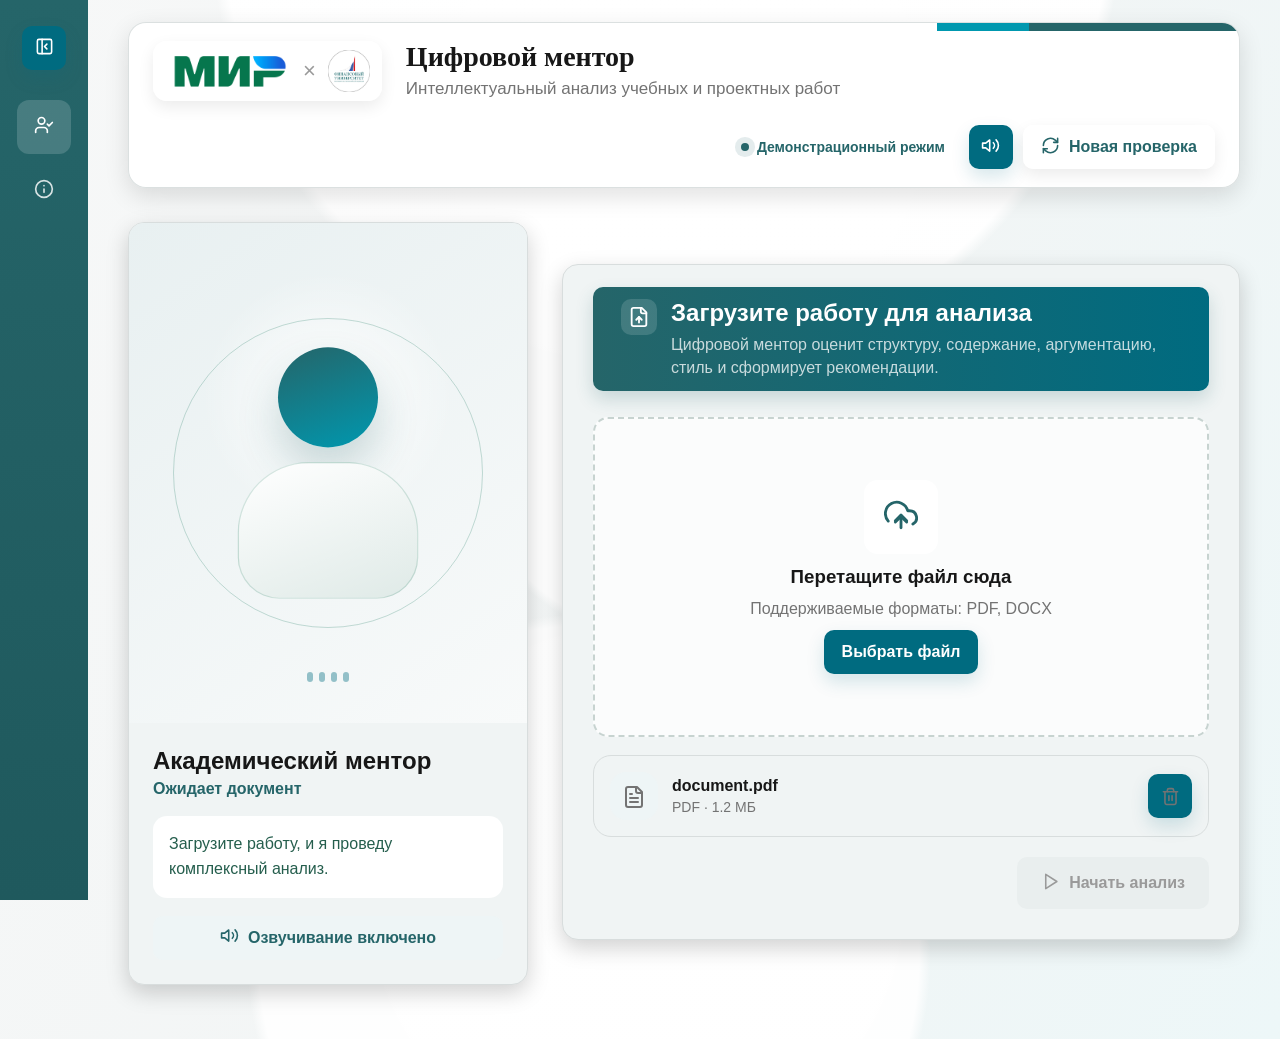
==== index.html @ 5576150b "Initial digital mentor demo" ====
<!doctype html>
<html lang="ru">
  <head>
    <meta charset="UTF-8" />
    <meta name="viewport" content="width=device-width, initial-scale=1.0" />
    <title>Цифровой ментор</title>
    <link rel="stylesheet" href="./src/styles/variables.css" />
    <link rel="stylesheet" href="./src/styles/global.css" />
  </head>
  <body>
    <div class="app-shell is-sidebar-collapsed" id="appShell">
      <aside class="sidebar" aria-label="Основная навигация">
        <div class="sidebar__brand">
          <div class="sidebar__mark">ЦМ</div>
          <div class="sidebar__brand-text">
            <strong>Цифровой ментор</strong>
            <span>Demo</span>
          </div>
          <button class="icon-button sidebar__toggle" type="button" id="sidebarToggle" aria-label="Раскрыть меню" aria-expanded="false">
            <span data-icon="panel-left"></span>
          </button>
        </div>

        <nav class="sidebar__nav">
          <button class="nav-item is-active" type="button" data-section="mentor">
            <span data-icon="user-check"></span>
            <span class="nav-item__label">Цифровой ментор</span>
          </button>
          <button class="nav-item" type="button" data-section="about">
            <span data-icon="info"></span>
            <span class="nav-item__label">О проекте</span>
          </button>
        </nav>
      </aside>

      <main class="main">
        <header class="topbar">
          <div class="partner-logos" aria-label="Партнеры проекта">
            <img class="partner-logos__mir" src="./src/assets/logos/Mir-logo.png" alt="МИР" onerror="this.onerror=null;this.src='./src/assets/logos/mir-logo.svg';" />
            <span class="partner-logos__cross">×</span>
            <img class="partner-logos__university" src="./src/assets/logos/financila_univer.png" alt="Финансовый университет" onerror="this.onerror=null;this.src='./src/assets/logos/financial-university-logo.svg';" />
          </div>

          <div class="project-title">
            <h1>Цифровой ментор</h1>
            <p>Интеллектуальный анализ учебных и проектных работ</p>
          </div>

          <div class="topbar__actions">
            <span class="status-pill"><span></span> Демонстрационный режим</span>
            <button class="icon-button" type="button" id="soundToggle" aria-label="Переключить звук">
              <span data-icon="volume2"></span>
            </button>
            <button class="button button--secondary" type="button" id="resetButton">
              <span data-icon="refresh-cw"></span>
              Новая проверка
            </button>
          </div>
        </header>

        <section class="page is-visible" id="mentorPage">
          <div class="mentor-layout">
            <section class="card avatar-card">
              <div class="avatar-stage" id="avatarStage">
                <div class="avatar-orbit"></div>
                <div class="avatar-person">
                  <div class="avatar-person__head"></div>
                  <div class="avatar-person__body"></div>
                </div>
                <div class="voice-wave" aria-hidden="true">
                  <span></span><span></span><span></span><span></span>
                </div>
              </div>

              <div class="avatar-card__body">
                <div>
                  <h2>Академический ментор</h2>
                  <p class="mentor-status" id="mentorStatus">Ожидает документ</p>
                </div>
                <p class="mentor-message" id="mentorMessage">Загрузите работу, и я проведу комплексный анализ.</p>
                <button class="button button--ghost" type="button" id="avatarSoundButton">
                  <span data-icon="volume2"></span>
                  Озвучивание включено
                </button>
              </div>
            </section>

            <section class="workspace">
              <div class="workspace-stage is-visible" id="uploadStage">
                <section class="card upload-card" id="dropZone">
                  <div class="section-heading">
                    <span data-icon="file-up"></span>
                    <div>
                      <h2>Загрузите работу для анализа</h2>
                      <p>Цифровой ментор оценит структуру, содержание, аргументацию, стиль и сформирует рекомендации.</p>
                    </div>
                  </div>

                  <div class="drop-area">
                    <input id="fileInput" type="file" accept=".pdf,.docx,application/pdf,application/vnd.openxmlformats-officedocument.wordprocessingml.document" />
                    <div class="drop-area__icon"><span data-icon="upload-cloud"></span></div>
                    <h3>Перетащите файл сюда</h3>
                    <p>Поддерживаемые форматы: PDF, DOCX</p>
                    <button class="button" type="button" id="chooseFileButton">Выбрать файл</button>
                  </div>

                  <div class="file-preview" id="filePreview" hidden>
                    <div class="file-preview__icon"><span data-icon="file-text"></span></div>
                    <div>
                      <strong id="fileName">document.pdf</strong>
                      <span id="fileMeta">PDF · 1.2 МБ</span>
                    </div>
                    <button class="icon-button" type="button" id="removeFileButton" aria-label="Удалить файл">
                      <span data-icon="trash-2"></span>
                    </button>
                  </div>

                  <div class="upload-card__actions">
                    <button class="button button--large" type="button" id="startAnalysisButton" disabled>
                      <span data-icon="play"></span>
                      Начать анализ
                    </button>
                  </div>
                </section>
              </div>

              <div class="workspace-stage" id="processingStage">
                <section class="card">
                  <div class="section-heading">
                    <span data-icon="scan-search"></span>
                    <div>
                      <h2>Идет анализ работы</h2>
                      <p>Ментор последовательно проверяет структуру, содержание, стиль и признаки генеративного ИИ.</p>
                    </div>
                  </div>
                  <div class="analysis-steps" id="analysisSteps"></div>
                </section>
              </div>

              <div class="workspace-stage" id="resultsStage">
                <div class="results-grid">
                  <section class="card score-card">
                    <div>
                      <p class="eyebrow">Итоговая оценка</p>
                      <strong>87 / 100</strong>
                      <span>Работа выполнена на хорошем уровне</span>
                    </div>
                    <div class="score-ring">87</div>
                  </section>

                  <section class="card criteria-card">
                    <h2>Критерии оценки</h2>
                    <div id="criteriaList"></div>
                  </section>

                  <section class="card list-card">
                    <h2>Сильные стороны работы</h2>
                    <ul id="strengthsList"></ul>
                  </section>

                  <section class="card list-card">
                    <h2>Что можно улучшить</h2>
                    <ul id="improvementsList"></ul>
                  </section>
                </div>

                <section class="card document-review">
                  <div class="section-heading">
                    <span data-icon="message-square-warning"></span>
                    <div>
                      <h2>Анализ фрагмента документа</h2>
                      <p>Пример точечного замечания к выбранному разделу работы.</p>
                    </div>
                  </div>
                  <div class="document-review__grid">
                    <article class="document-page" id="documentText"></article>
                    <aside class="remark-card">
                      <div id="remarkContent"></div>
                      <div class="remark-card__actions" id="remarkTabs"></div>
                    </aside>
                  </div>
                </section>

                <section class="card ai-risk-card">
                  <div class="section-heading">
                    <span data-icon="sparkles"></span>
                    <div>
                      <h2>Признаки использования генеративного ИИ</h2>
                      <p>Уровень риска: <strong>средний</strong></p>
                    </div>
                  </div>
                  <ul id="aiRiskList"></ul>
                  <p class="disclaimer">Результат является аналитическим показателем и не может рассматриваться как доказательство использования генеративного ИИ.</p>
                </section>

                <section class="recommendation-section">
                  <div class="section-heading">
                    <span data-icon="route"></span>
                    <div>
                      <h2>План улучшения работы</h2>
                      <p>Приоритеты доработки с ожидаемым эффектом и сложностью.</p>
                    </div>
                  </div>
                  <div class="recommendation-grid" id="recommendationPlan"></div>
                </section>

                <section class="card directions-card">
                  <div class="section-heading">
                    <span data-icon="compass"></span>
                    <div>
                      <h2>Как вы хотите улучшить работу?</h2>
                      <p>Выберите направление, чтобы получить подготовленную рекомендацию.</p>
                    </div>
                  </div>
                  <div class="direction-buttons" id="directionButtons"></div>
                  <div class="direction-result" id="directionResult">Выберите направление улучшения.</div>
                </section>

                <section class="card chat-card">
                  <div class="section-heading">
                    <span data-icon="messages-square"></span>
                    <div>
                      <h2>Диалог с цифровым ментором</h2>
                      <p>Ответы демонстрационные и берутся из локальных mock-данных.</p>
                    </div>
                  </div>
                  <div class="quick-questions" id="quickQuestions"></div>
                  <div class="chat-messages" id="chatMessages"></div>
                  <form class="chat-input" id="chatForm">
                    <button class="icon-button" type="button" id="micButton" aria-label="Голосовой ввод">
                      <span data-icon="mic"></span>
                    </button>
                    <input id="chatInput" type="text" placeholder="Задайте вопрос ментору" />
                    <button class="button" type="submit">
                      <span data-icon="send"></span>
                      Отправить
                    </button>
                  </form>
                </section>
              </div>
            </section>
          </div>
        </section>

        <section class="page" id="aboutPage">
          <section class="card empty-page">
            <span data-icon="info"></span>
            <h2>О проекте</h2>
            <p>Локальный интерактивный макет показывает путь пользователя: загрузка работы, имитация анализа, вывод оценки, замечаний, рекомендаций и диалог с цифровым ментором.</p>
          </section>
        </section>
      </main>
    </div>

    <div class="notification" id="notification" role="status" aria-live="polite"></div>

    <script type="module" src="./src/js/app.js"></script>
  </body>
</html>
---- src/styles/variables.css ----
:root {
  --green-dark: #256569;
  --green-main: #006b80;
  --green-hover: #1d5357;
  --green-light: #c2d4d5;
  --green-soft: #eef5f6;
  --background-main: #f7f8f8;
  --background-secondary: #e9eeee;
  --background-card: #f0f4f4;
  --text-primary: #171717;
  --text-secondary: #737373;
  --text-light: #9a9a9a;
  --border-light: #d8dddd;
  --success: #256569;
  --warning: #0098af;
  --danger: #d80f16;
  --accent-blue: #355ca8;
  --accent-cyan: #0098af;
  --accent-red: #d80f16;
  --shadow-card: 0 8px 22px rgba(0, 0, 0, 0.18);
  --radius-card: 16px;
  --radius-control: 10px;
  --sidebar-width: 280px;
  --sidebar-collapsed-width: 88px;
}
---- src/styles/global.css ----
* {
  box-sizing: border-box;
}

body {
  margin: 0;
  min-width: 1160px;
  color: var(--text-primary);
  background:
    radial-gradient(circle at 52% -8%, rgba(255, 255, 255, 0.98) 0 34%, transparent 35%),
    radial-gradient(circle at 52% 42%, rgba(255, 255, 255, 0.9) 0 22%, transparent 23%),
    radial-gradient(circle at 46% 92%, rgba(255, 255, 255, 0.9) 0 28%, transparent 29%),
    linear-gradient(115deg, #f7f8f8 0%, #f2f5f5 54%, #edf7f8 100%);
  font-family: Inter, -apple-system, BlinkMacSystemFont, "Segoe UI", Arial, sans-serif;
}

button,
input,
textarea {
  font: inherit;
}

button {
  cursor: pointer;
}

.app-shell {
  display: flex;
  min-height: 100vh;
}

.sidebar {
  position: sticky;
  top: 0;
  width: var(--sidebar-width);
  height: 100vh;
  padding: 28px 18px;
  background: linear-gradient(180deg, #256569 0%, #1f595d 100%);
  border-right: 0;
  display: flex;
  flex-direction: column;
  gap: 28px;
  transition: width 0.24s ease, padding 0.24s ease;
}

.sidebar__brand {
  display: flex;
  align-items: center;
  gap: 14px;
  min-height: 48px;
}

.sidebar__mark {
  flex: 0 0 auto;
  width: 48px;
  height: 48px;
  border-radius: 12px;
  display: grid;
  place-items: center;
  background: rgba(255, 255, 255, 0.16);
  color: white;
  font-weight: 800;
}

.sidebar__brand-text {
  min-width: 0;
}

.sidebar__brand-text strong,
.sidebar__brand-text span {
  display: block;
  white-space: nowrap;
}

.sidebar__brand-text span {
  margin-top: 3px;
  color: rgba(255, 255, 255, 0.72);
  font-size: 13px;
}

.sidebar__brand-text strong {
  color: white;
}

.sidebar__toggle {
  margin-left: auto;
  color: white;
  background: transparent;
  box-shadow: none;
}

.sidebar__toggle:hover {
  background: rgba(255, 255, 255, 0.12);
}

.sidebar__nav {
  display: grid;
  gap: 10px;
}

.nav-item {
  border: 0;
  border-radius: 12px;
  min-height: 48px;
  padding: 0 14px;
  display: flex;
  align-items: center;
  gap: 12px;
  color: rgba(255, 255, 255, 0.82);
  background: transparent;
  text-align: left;
  white-space: nowrap;
}

.nav-item svg {
  width: 20px;
  height: 20px;
}

.nav-item.is-active {
  color: white;
  background: rgba(255, 255, 255, 0.16);
  font-weight: 700;
}

.nav-item.is-disabled {
  opacity: 0.52;
}

.main {
  flex: 1;
  min-width: 0;
  background:
    radial-gradient(circle at 50% 11%, rgba(255, 255, 255, 0.96) 0 22%, transparent 23%),
    radial-gradient(circle at 52% 48%, rgba(255, 255, 255, 0.86) 0 17%, transparent 18%),
    radial-gradient(circle at 46% 86%, rgba(255, 255, 255, 0.88) 0 24%, transparent 25%);
}

.is-sidebar-collapsed .sidebar {
  width: var(--sidebar-collapsed-width);
  padding: 24px 14px;
}

.is-sidebar-collapsed .sidebar__brand {
  justify-content: center;
}

.is-sidebar-collapsed .sidebar__brand-text,
.is-sidebar-collapsed .nav-item__label {
  position: absolute;
  width: 1px;
  height: 1px;
  margin: -1px;
  padding: 0;
  overflow: hidden;
  clip: rect(0 0 0 0);
  white-space: nowrap;
  border: 0;
}

.is-sidebar-collapsed .sidebar__mark {
  display: none;
}

.is-sidebar-collapsed .sidebar__toggle {
  margin-left: 0;
}

.is-sidebar-collapsed .sidebar__nav {
  justify-items: center;
}

.is-sidebar-collapsed .nav-item {
  width: 54px;
  height: 54px;
  justify-content: center;
  padding: 0;
}

.topbar {
  min-height: 118px;
  margin: 22px 40px 24px;
  padding: 18px 24px;
  background: rgba(255, 255, 255, 0.94);
  backdrop-filter: blur(18px);
  border: 1px solid rgba(216, 221, 221, 0.9);
  border-radius: 18px;
  box-shadow: 0 8px 24px rgba(0, 0, 0, 0.12);
  display: grid;
  grid-template-columns: auto minmax(360px, 1fr) auto;
  gap: 24px;
  align-items: center;
  position: sticky;
  top: 12px;
  z-index: 20;
  overflow: hidden;
}

.topbar::before {
  content: "";
  position: absolute;
  top: 0;
  right: 0;
  width: 210px;
  height: 8px;
  background: var(--green-dark);
}

.topbar::after {
  content: "";
  position: absolute;
  top: 0;
  right: 210px;
  width: 92px;
  height: 8px;
  background: var(--accent-cyan);
}

.partner-logos {
  display: flex;
  align-items: center;
  gap: 12px;
  padding: 9px 12px;
  border: 0;
  border-radius: 14px;
  background: rgba(255, 255, 255, 0.82);
  box-shadow: 0 6px 16px rgba(0, 0, 0, 0.08);
}

.partner-logos img {
  display: block;
  object-fit: contain;
}

.partner-logos__mir {
  width: 126px;
  height: 38px;
}

.partner-logos__university {
  width: 42px;
  height: 42px;
}

.partner-logos__cross {
  color: var(--text-light);
  font-size: 22px;
}

.project-title h1 {
  margin: 0;
  font-size: 28px;
  line-height: 1.05;
  white-space: nowrap;
  font-family: Georgia, "Times New Roman", serif;
  font-weight: 700;
}

.project-title p {
  margin: 7px 0 0;
  color: var(--text-secondary);
  font-size: 17px;
  line-height: 1.28;
}

.topbar__actions {
  display: flex;
  align-items: center;
  gap: 10px;
  justify-content: flex-end;
  flex-wrap: wrap;
}

.status-pill {
  display: inline-flex;
  align-items: center;
  gap: 8px;
  min-height: 38px;
  padding: 0 14px;
  border-radius: 12px;
  color: var(--green-dark);
  background: rgba(255, 255, 255, 0.86);
  font-size: 14px;
  font-weight: 700;
}

.status-pill span {
  width: 8px;
  height: 8px;
  border-radius: 50%;
  background: var(--success);
  box-shadow: 0 0 0 6px rgba(37, 101, 105, 0.12);
}

.button,
.icon-button {
  border: 0;
  display: inline-flex;
  align-items: center;
  justify-content: center;
  gap: 9px;
  border-radius: var(--radius-control);
  color: white;
  background: var(--green-main);
  min-height: 44px;
  padding: 0 18px;
  font-weight: 700;
  box-shadow: 0 8px 18px rgba(0, 107, 128, 0.16);
}

.button:hover,
.icon-button:hover {
  background: var(--green-hover);
}

.button:disabled {
  cursor: not-allowed;
  color: var(--text-light);
  background: var(--background-secondary);
  box-shadow: none;
}

.button--secondary {
  color: var(--green-dark);
  background: rgba(255, 255, 255, 0.9);
  border: 0;
  box-shadow: 0 6px 16px rgba(0, 0, 0, 0.08);
}

.button--ghost {
  color: var(--green-dark);
  background: var(--green-soft);
  box-shadow: none;
}

.button--large {
  min-height: 52px;
  padding-inline: 24px;
}

.icon-button {
  width: 44px;
  padding: 0;
}

.icon-button svg,
.button svg {
  width: 19px;
  height: 19px;
}

.page {
  display: none;
  padding: 10px 40px 54px;
}

.page.is-visible,
.workspace-stage.is-visible {
  display: block;
}

.mentor-layout {
  display: grid;
  grid-template-columns: 360px minmax(0, 1fr);
  gap: 34px;
  align-items: start;
  transition: grid-template-columns 0.24s ease;
}

.is-sidebar-collapsed .mentor-layout {
  grid-template-columns: 460px minmax(0, 1fr);
}

.card {
  border: 1px solid var(--border-light);
  border-radius: var(--radius-card);
  background: var(--background-card);
  box-shadow: var(--shadow-card);
}

.avatar-card {
  position: sticky;
  top: 142px;
  overflow: hidden;
  background: var(--background-card);
}

.avatar-stage {
  min-height: 420px;
  display: grid;
  place-items: center;
  position: relative;
  overflow: hidden;
  background:
    radial-gradient(circle at 50% 35%, rgba(255, 255, 255, 0.92), transparent 33%),
    linear-gradient(145deg, #e8f0f1 0%, #f8fafa 100%);
}

.is-sidebar-collapsed .avatar-stage {
  min-height: 500px;
}

.is-sidebar-collapsed .avatar-orbit {
  width: 310px;
  height: 310px;
}

.is-sidebar-collapsed .avatar-person {
  transform-origin: center;
  scale: 1.22;
}

.avatar-orbit {
  position: absolute;
  width: 238px;
  height: 238px;
  border-radius: 50%;
  border: 1px solid rgba(0, 107, 79, 0.22);
  animation: pulse 2.8s infinite;
}

.avatar-person {
  width: 178px;
  height: 230px;
  display: grid;
  justify-items: center;
  align-content: center;
  gap: 12px;
  animation: breathe 3.4s ease-in-out infinite;
}

.avatar-person__head {
  width: 82px;
  height: 82px;
  border-radius: 50%;
  background: linear-gradient(160deg, var(--green-dark), var(--accent-cyan));
  box-shadow: 0 18px 34px rgba(37, 101, 105, 0.24);
}

.avatar-person__body {
  width: 148px;
  height: 112px;
  border-radius: 58px 58px 34px 34px;
  background: linear-gradient(160deg, #ffffff, #dfeae7);
  border: 1px solid rgba(0, 107, 79, 0.16);
}

.voice-wave {
  position: absolute;
  bottom: 30px;
  display: flex;
  gap: 6px;
  align-items: center;
  height: 32px;
}

.voice-wave span {
  width: 6px;
  height: 10px;
  border-radius: 99px;
  background: var(--green-main);
  animation: wave 1.1s ease-in-out infinite;
}

.voice-wave span:nth-child(2) {
  animation-delay: 0.14s;
}

.voice-wave span:nth-child(3) {
  animation-delay: 0.28s;
}

.voice-wave span:nth-child(4) {
  animation-delay: 0.42s;
}

.avatar-card[data-status="idle"] .voice-wave span {
  animation-play-state: paused;
  opacity: 0.4;
}

.avatar-card__body {
  padding: 24px;
  display: grid;
  gap: 18px;
}

.avatar-card h2 {
  margin: 0 0 5px;
  font-size: 24px;
}

.mentor-status {
  margin: 0;
  color: var(--green-dark);
  font-weight: 700;
}

.mentor-message {
  min-height: 78px;
  margin: 0;
  padding: 16px;
  border-radius: 14px;
  background: white;
  color: #255e4d;
  line-height: 1.55;
}

.workspace-stage {
  display: none;
}

.section-heading {
  display: flex;
  align-items: flex-start;
  gap: 14px;
  width: fit-content;
  min-width: min(420px, 100%);
  margin: -54px auto 26px;
  padding: 12px 28px;
  border-radius: 10px;
  color: white;
  background: linear-gradient(90deg, var(--green-dark) 0%, var(--green-main) 100%);
  box-shadow: 0 8px 18px rgba(37, 101, 105, 0.2);
}

.section-heading > span {
  width: 36px;
  height: 36px;
  border-radius: 10px;
  display: grid;
  place-items: center;
  color: white;
  background: rgba(255, 255, 255, 0.14);
  flex: 0 0 auto;
}

.section-heading svg {
  width: 22px;
  height: 22px;
}

.section-heading h2 {
  margin: 0;
  font-size: 24px;
  font-weight: 700;
}

.section-heading p {
  margin: 6px 0 0;
  color: rgba(255, 255, 255, 0.76);
  line-height: 1.45;
}

.upload-card {
  padding: 76px 30px 30px;
  margin-top: 42px;
}

.drop-area {
  position: relative;
  min-height: 320px;
  border: 2px dashed #c7d3d0;
  border-radius: 15px;
  display: grid;
  place-items: center;
  align-content: center;
  gap: 12px;
  background: rgba(255, 255, 255, 0.72);
  transition: 0.2s ease;
}

.drop-area.is-over {
  border-color: var(--green-main);
  background: #e5f4ed;
}

.drop-area input {
  position: absolute;
  inset: 0;
  opacity: 0;
  pointer-events: none;
}

.drop-area__icon {
  width: 74px;
  height: 74px;
  display: grid;
  place-items: center;
  border-radius: 14px;
  color: var(--green-dark);
  background: white;
}

.drop-area__icon svg {
  width: 34px;
  height: 34px;
}

.drop-area h3,
.drop-area p {
  margin: 0;
}

.drop-area p {
  color: var(--text-secondary);
}

.file-preview {
  margin-top: 18px;
  padding: 16px;
  border: 1px solid var(--border-light);
  border-radius: 18px;
  display: grid;
  grid-template-columns: auto 1fr auto;
  align-items: center;
  gap: 14px;
}

.file-preview__icon {
  width: 48px;
  height: 48px;
  border-radius: 16px;
  display: grid;
  place-items: center;
  color: var(--green-dark);
  background: var(--green-soft);
}

.file-preview span {
  display: block;
  margin-top: 4px;
  color: var(--text-secondary);
  font-size: 14px;
}

.upload-card__actions {
  margin-top: 20px;
  display: flex;
  justify-content: flex-end;
}

.analysis-steps {
  display: grid;
  gap: 12px;
}

#processingStage .card {
  padding: 76px 30px 30px;
  margin-top: 42px;
}

.analysis-step {
  min-height: 58px;
  display: grid;
  grid-template-columns: 34px 1fr auto;
  align-items: center;
  gap: 14px;
  padding: 13px 16px;
  border-radius: 12px;
  background: white;
}

.analysis-step__indicator {
  width: 26px;
  height: 26px;
  border-radius: 50%;
  display: grid;
  place-items: center;
  background: #d5dddd;
}

.analysis-step.is-running .analysis-step__indicator {
  border: 3px solid var(--green-light);
  border-top-color: var(--green-main);
  background: transparent;
  animation: spin 0.85s linear infinite;
}

.analysis-step.is-complete .analysis-step__indicator {
  color: white;
  background: var(--success);
}

.analysis-step__state {
  color: var(--text-secondary);
  font-size: 14px;
}

.results-grid {
  display: grid;
  grid-template-columns: 1fr 1fr;
  gap: 20px;
}

.score-card,
.criteria-card,
.list-card,
.document-review,
.ai-risk-card,
.directions-card,
.chat-card,
.empty-page {
  padding: 26px;
}

.score-card {
  display: flex;
  align-items: center;
  justify-content: space-between;
  background: var(--background-card);
}

.eyebrow {
  margin: 0 0 8px;
  color: var(--green-dark);
  font-size: 13px;
  font-weight: 800;
  text-transform: uppercase;
}

.score-card strong {
  display: block;
  font-size: 46px;
  line-height: 1;
}

.score-card span {
  display: block;
  margin-top: 10px;
  color: var(--text-secondary);
}

.score-ring {
  width: 112px;
  height: 112px;
  border-radius: 50%;
  display: grid;
  place-items: center;
  color: var(--green-dark);
  font-size: 30px;
  font-weight: 800;
  background: conic-gradient(var(--accent-cyan) 313deg, var(--green-light) 0);
  box-shadow: inset 0 0 0 14px white;
}

.criteria-card h2,
.list-card h2 {
  margin: 0 0 18px;
  font-size: 21px;
}

.criterion {
  display: grid;
  grid-template-columns: 160px 1fr 44px;
  align-items: center;
  gap: 12px;
  margin-top: 14px;
}

.progress {
  height: 11px;
  border-radius: 99px;
  background: #b8bcbc;
  overflow: hidden;
}

.progress span {
  display: block;
  height: 100%;
  border-radius: inherit;
  background: linear-gradient(90deg, var(--green-dark), var(--accent-cyan));
}

.list-card ul,
.ai-risk-card ul {
  margin: 0;
  padding: 0;
  display: grid;
  gap: 12px;
  list-style: none;
}

.list-card li,
.ai-risk-card li {
  display: flex;
  gap: 10px;
  align-items: flex-start;
  color: #38433f;
}

.list-card li::before,
.ai-risk-card li::before {
  content: "";
  width: 8px;
  height: 8px;
  margin-top: 8px;
  border-radius: 50%;
  background: var(--green-main);
  flex: 0 0 auto;
}

.document-review,
.ai-risk-card,
.recommendation-section,
.directions-card,
.chat-card {
  margin-top: 54px;
}

.document-review,
.ai-risk-card,
.directions-card,
.chat-card {
  padding-top: 76px;
}

.document-review__grid {
  display: grid;
  grid-template-columns: minmax(0, 1.1fr) minmax(320px, 0.9fr);
  gap: 20px;
}

.document-page {
  min-height: 380px;
  padding: 26px;
  border-radius: 14px;
  background: white;
  border: 1px solid var(--border-light);
  color: #303030;
  line-height: 1.7;
}

.document-page h3 {
  margin: 0 0 18px;
}

.document-page p {
  margin: 0 0 16px;
}

.document-page .is-highlighted {
  padding: 12px 14px;
  border-radius: 14px;
  background: #f4f4cf;
}

.remark-card {
  padding: 22px;
  border-radius: 14px;
  background: white;
}

.remark-card h3 {
  margin: 0 0 12px;
  color: var(--green-dark);
}

.remark-card p {
  margin: 0 0 14px;
  color: #355c50;
  line-height: 1.55;
}

.remark-card__actions {
  display: flex;
  gap: 8px;
  margin-top: 22px;
}

.remark-tab {
  width: 34px;
  height: 34px;
  border: 0;
  border-radius: 12px;
  color: var(--green-dark);
  background: white;
  font-weight: 800;
}

.remark-tab.is-active {
  color: white;
  background: var(--green-main);
}

.disclaimer {
  margin: 18px 0 0;
  padding: 14px 16px;
  border-radius: 12px;
  background: #fffde7;
  color: #6e6418;
  line-height: 1.5;
}

.recommendation-section {
  padding: 76px 0 0;
}

.recommendation-grid {
  display: grid;
  grid-template-columns: repeat(4, minmax(0, 1fr));
  gap: 16px;
}

.recommendation-card {
  padding: 20px;
  border: 1px solid var(--border-light);
  border-radius: 16px;
  background: white;
  box-shadow: var(--shadow-card);
}

.recommendation-card strong {
  display: inline-flex;
  margin-bottom: 14px;
  padding: 7px 10px;
  border-radius: 999px;
  color: var(--green-dark);
  background: var(--green-soft);
  font-size: 13px;
}

.recommendation-card h3 {
  min-height: 72px;
  margin: 0 0 14px;
  font-size: 18px;
}

.recommendation-card p {
  margin: 8px 0;
  color: var(--text-secondary);
  font-size: 14px;
  line-height: 1.45;
}

.recommendation-card .button {
  width: 100%;
  margin-top: 12px;
}

.direction-buttons,
.quick-questions {
  display: flex;
  flex-wrap: wrap;
  gap: 10px;
}

.direction-buttons button,
.quick-questions button {
  border: 1px solid var(--border-light);
  border-radius: 10px;
  min-height: 40px;
  padding: 0 15px;
  color: var(--green-dark);
  background: white;
  font-weight: 700;
}

.direction-buttons button:hover,
.quick-questions button:hover {
  border-color: var(--green-main);
  background: var(--green-soft);
}

.direction-result {
  margin-top: 18px;
  padding: 18px;
  border-radius: 12px;
  color: #285e4d;
  background: var(--green-soft);
  line-height: 1.55;
}

.chat-messages {
  height: 260px;
  margin-top: 16px;
  padding: 18px;
  border-radius: 14px;
  overflow: auto;
  background: white;
  display: flex;
  flex-direction: column;
  gap: 12px;
}

.chat-message {
  max-width: 76%;
  padding: 12px 14px;
  border-radius: 16px;
  line-height: 1.45;
}

.chat-message.is-mentor {
  align-self: flex-start;
  color: #285e4d;
  background: var(--green-soft);
}

.chat-message.is-user {
  align-self: flex-end;
  color: white;
  background: var(--green-main);
}

.chat-message.is-typing {
  color: var(--text-secondary);
  font-style: italic;
}

.chat-input {
  display: grid;
  grid-template-columns: auto 1fr auto;
  gap: 10px;
  margin-top: 12px;
}

.chat-input input {
  min-height: 44px;
  border: 1px solid var(--border-light);
  border-radius: 16px;
  padding: 0 14px;
  outline: none;
}

.chat-input input:focus {
  border-color: var(--green-main);
}

.empty-page {
  max-width: 760px;
  min-height: 320px;
  display: grid;
  place-items: center;
  align-content: center;
  gap: 14px;
  text-align: center;
}

.empty-page > span {
  width: 74px;
  height: 74px;
  display: grid;
  place-items: center;
  border-radius: 24px;
  color: var(--green-dark);
  background: var(--green-soft);
}

.empty-page h2,
.empty-page p {
  margin: 0;
}

.empty-page p {
  max-width: 580px;
  color: var(--text-secondary);
  line-height: 1.55;
}

.notification {
  position: fixed;
  right: 24px;
  bottom: 24px;
  max-width: 380px;
  padding: 15px 18px;
  border-radius: 16px;
  color: white;
  background: var(--green-dark);
  box-shadow: var(--shadow-card);
  opacity: 0;
  transform: translateY(14px);
  pointer-events: none;
  transition: 0.2s ease;
  z-index: 10;
}

.notification.is-visible {
  opacity: 1;
  transform: translateY(0);
}

@keyframes pulse {
  50% {
    transform: scale(1.08);
    opacity: 0.55;
  }
}

@keyframes breathe {
  50% {
    transform: translateY(-8px) scale(1.02);
  }
}

@keyframes wave {
  50% {
    height: 30px;
  }
}

@keyframes spin {
  to {
    transform: rotate(360deg);
  }
}

@media (max-width: 1366px) {
  body {
    min-width: 1080px;
  }

  .topbar {
    grid-template-columns: auto minmax(320px, 1fr);
  }

  .topbar__actions {
    grid-column: 1 / -1;
    justify-content: flex-end;
  }

  .mentor-layout {
    grid-template-columns: 320px minmax(0, 1fr);
  }

  .is-sidebar-collapsed .mentor-layout {
    grid-template-columns: 400px minmax(0, 1fr);
  }

  .recommendation-grid {
    grid-template-columns: repeat(2, minmax(0, 1fr));
  }
}
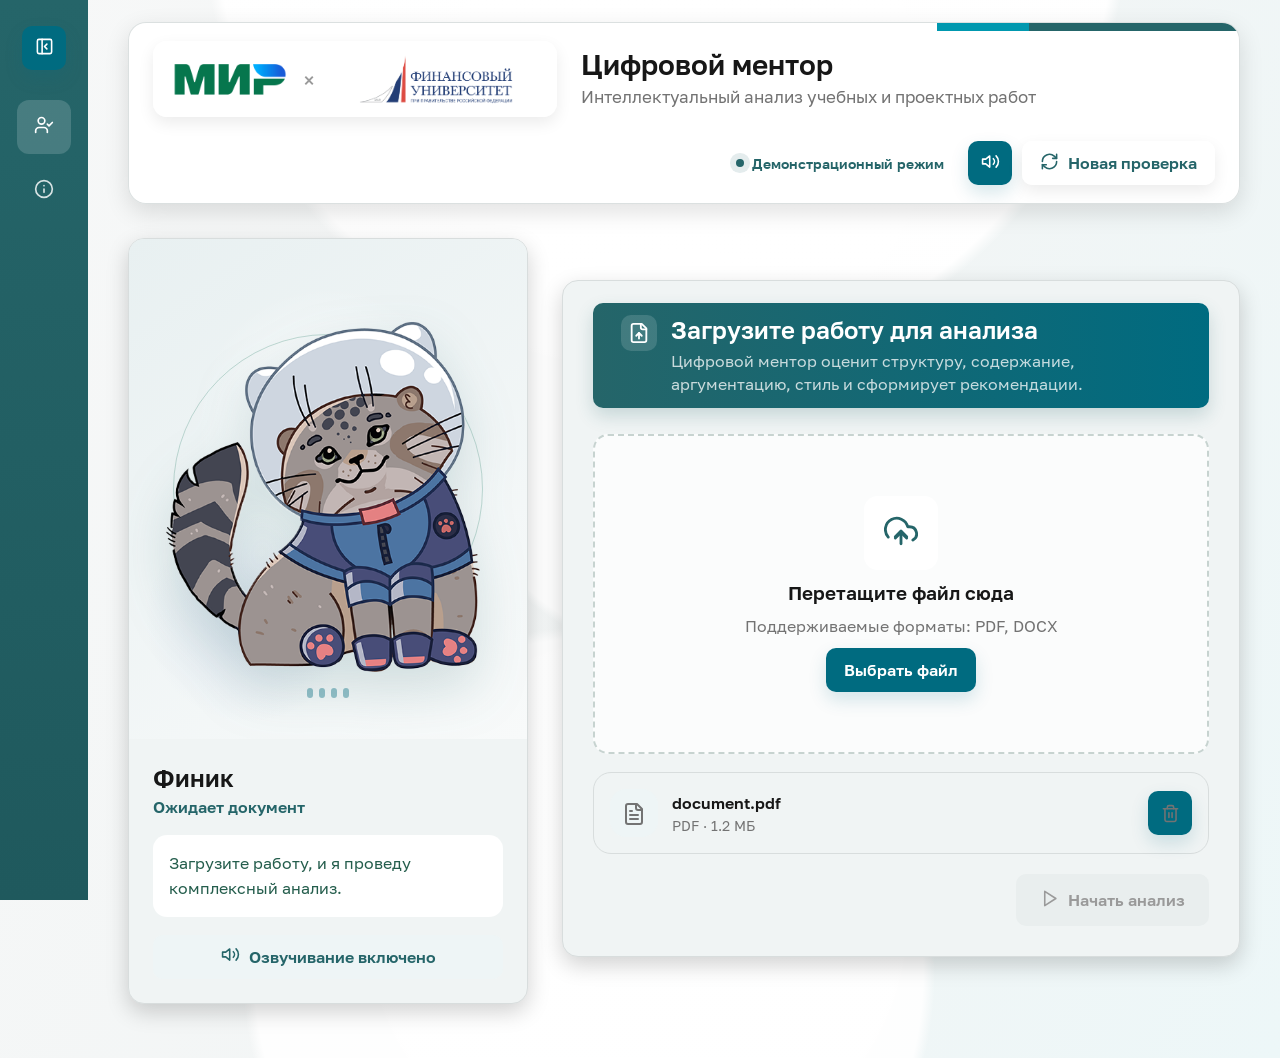
==== commit b3ae7e02: "Update branding with Financial University assets" ====
--- a/index.html
+++ b/index.html
@@ -38,7 +38,7 @@
           <div class="partner-logos" aria-label="Партнеры проекта">
             <img class="partner-logos__mir" src="./src/assets/logos/Mir-logo.png" alt="МИР" onerror="this.onerror=null;this.src='./src/assets/logos/mir-logo.svg';" />
             <span class="partner-logos__cross">×</span>
-            <img class="partner-logos__university" src="./src/assets/logos/financila_univer.png" alt="Финансовый университет" onerror="this.onerror=null;this.src='./src/assets/logos/financial-university-logo.svg';" />
+            <img class="partner-logos__university" src="./src/assets/logos/financial-university-brand.png" alt="Финансовый университет" onerror="this.onerror=null;this.src='./src/assets/logos/financila_univer.png';" />
           </div>
 
           <div class="project-title">
@@ -63,10 +63,7 @@
             <section class="card avatar-card">
               <div class="avatar-stage" id="avatarStage">
                 <div class="avatar-orbit"></div>
-                <div class="avatar-person">
-                  <div class="avatar-person__head"></div>
-                  <div class="avatar-person__body"></div>
-                </div>
+                <img class="mascot-image" src="./src/assets/mascot/finik-kosmonavt.png" alt="Маскот Финансового университета Финик" />
                 <div class="voice-wave" aria-hidden="true">
                   <span></span><span></span><span></span><span></span>
                 </div>
@@ -74,7 +71,7 @@
 
               <div class="avatar-card__body">
                 <div>
-                  <h2>Академический ментор</h2>
+                  <h2>Финик</h2>
                   <p class="mentor-status" id="mentorStatus">Ожидает документ</p>
                 </div>
                 <p class="mentor-message" id="mentorMessage">Загрузите работу, и я проведу комплексный анализ.</p>
--- a/src/styles/global.css
+++ b/src/styles/global.css
@@ -1,3 +1,27 @@
+@font-face {
+  font-family: "Golos Text";
+  src: url("../assets/fonts/Golos-Text_Regular.ttf") format("truetype");
+  font-weight: 400;
+  font-style: normal;
+  font-display: swap;
+}
+
+@font-face {
+  font-family: "Golos Text";
+  src: url("../assets/fonts/Golos-Text_DemiBold.ttf") format("truetype");
+  font-weight: 700;
+  font-style: normal;
+  font-display: swap;
+}
+
+@font-face {
+  font-family: "Golos Text";
+  src: url("../assets/fonts/Golos-Text_Bold.ttf") format("truetype");
+  font-weight: 800;
+  font-style: normal;
+  font-display: swap;
+}
+
 * {
   box-sizing: border-box;
 }
@@ -11,7 +35,7 @@
     radial-gradient(circle at 52% 42%, rgba(255, 255, 255, 0.9) 0 22%, transparent 23%),
     radial-gradient(circle at 46% 92%, rgba(255, 255, 255, 0.9) 0 28%, transparent 29%),
     linear-gradient(115deg, #f7f8f8 0%, #f2f5f5 54%, #edf7f8 100%);
-  font-family: Inter, -apple-system, BlinkMacSystemFont, "Segoe UI", Arial, sans-serif;
+  font-family: "Golos Text", Inter, -apple-system, BlinkMacSystemFont, "Segoe UI", Arial, sans-serif;
 }
 
 button,
@@ -238,8 +262,8 @@
 }
 
 .partner-logos__university {
-  width: 42px;
-  height: 42px;
+  width: 218px;
+  height: 58px;
 }
 
 .partner-logos__cross {
@@ -252,7 +276,7 @@
   font-size: 28px;
   line-height: 1.05;
   white-space: nowrap;
-  font-family: Georgia, "Times New Roman", serif;
+  font-family: "Golos Text", Georgia, "Times New Roman", serif;
   font-weight: 700;
 }
 
@@ -392,7 +416,8 @@
   position: relative;
   overflow: hidden;
   background:
-    radial-gradient(circle at 50% 35%, rgba(255, 255, 255, 0.92), transparent 33%),
+    radial-gradient(circle at 50% 36%, rgba(255, 255, 255, 0.94), transparent 35%),
+    radial-gradient(circle at 30% 76%, rgba(53, 92, 168, 0.12), transparent 22%),
     linear-gradient(145deg, #e8f0f1 0%, #f8fafa 100%);
 }
 
@@ -408,6 +433,21 @@
 .is-sidebar-collapsed .avatar-person {
   transform-origin: center;
   scale: 1.22;
+}
+
+.mascot-image {
+  position: relative;
+  z-index: 1;
+  width: min(78%, 360px);
+  max-height: 430px;
+  object-fit: contain;
+  filter: drop-shadow(0 22px 26px rgba(37, 101, 105, 0.18));
+  animation: breathe 3.4s ease-in-out infinite;
+}
+
+.is-sidebar-collapsed .mascot-image {
+  width: min(82%, 410px);
+  max-height: 520px;
 }
 
 .avatar-orbit {
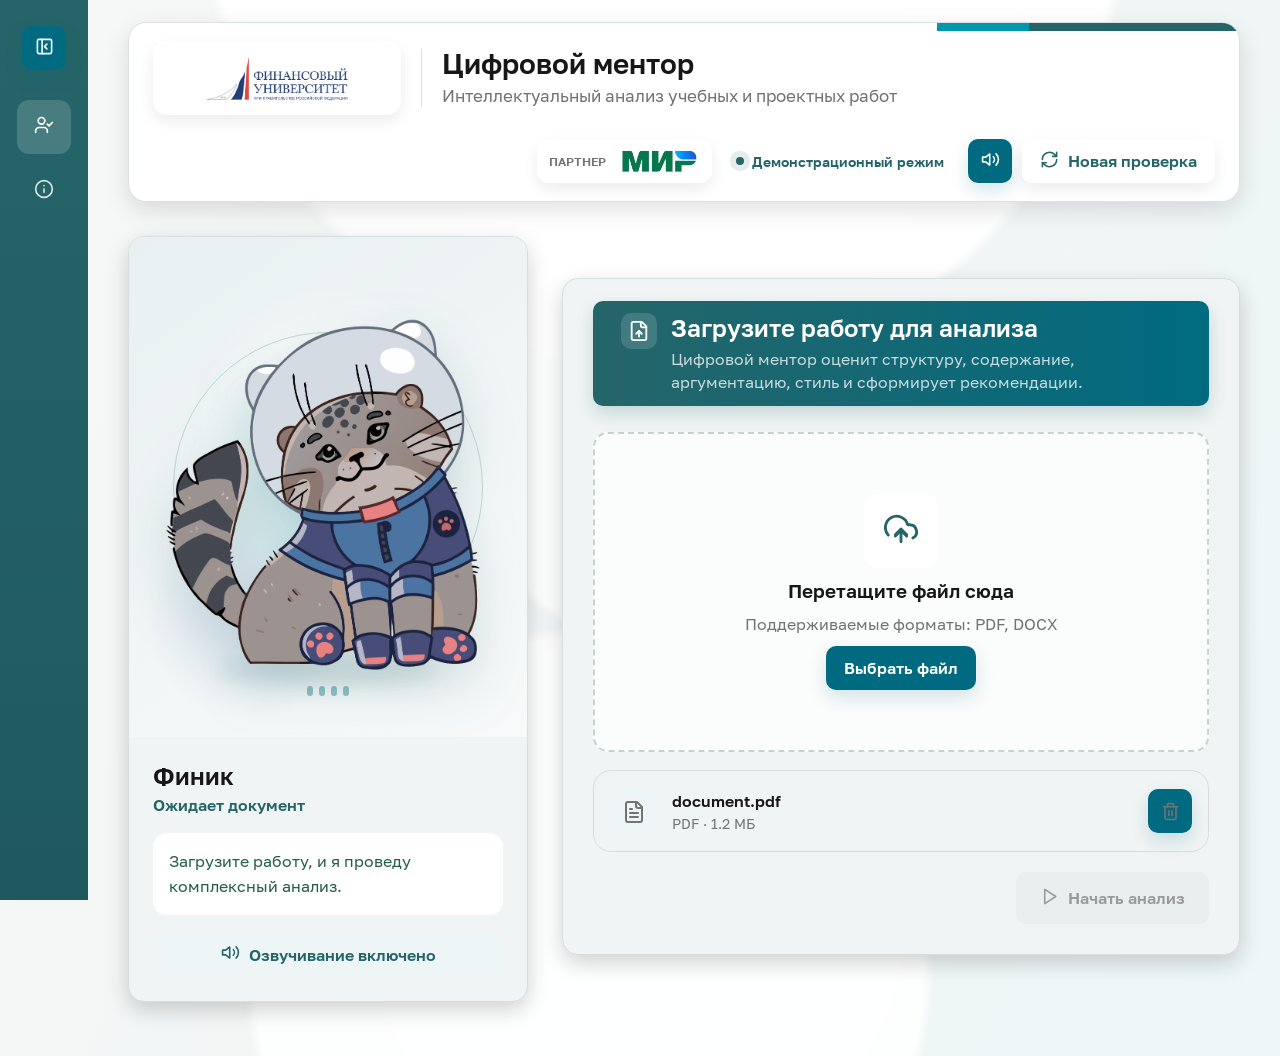
==== commit 8a0d8f7b: "Refine header branding and restore mascot image" ====
--- a/index.html
+++ b/index.html
@@ -35,18 +35,22 @@
 
       <main class="main">
         <header class="topbar">
-          <div class="partner-logos" aria-label="Партнеры проекта">
-            <img class="partner-logos__mir" src="./src/assets/logos/Mir-logo.png" alt="МИР" onerror="this.onerror=null;this.src='./src/assets/logos/mir-logo.svg';" />
-            <span class="partner-logos__cross">×</span>
-            <img class="partner-logos__university" src="./src/assets/logos/financial-university-brand.png" alt="Финансовый университет" onerror="this.onerror=null;this.src='./src/assets/logos/financila_univer.png';" />
-          </div>
-
-          <div class="project-title">
-            <h1>Цифровой ментор</h1>
-            <p>Интеллектуальный анализ учебных и проектных работ</p>
+          <div class="brand-lockup">
+            <div class="brand-logo-card">
+              <img class="brand-logo-card__university" src="./src/assets/logos/financial-university-brand.png" alt="Финансовый университет" onerror="this.onerror=null;this.src='./src/assets/logos/financila_univer.png';" />
+            </div>
+            <div class="brand-divider"></div>
+            <div class="project-title">
+              <h1>Цифровой ментор</h1>
+              <p>Интеллектуальный анализ учебных и проектных работ</p>
+            </div>
           </div>
 
           <div class="topbar__actions">
+            <div class="partner-badge" aria-label="Партнер проекта">
+              <span>Партнер</span>
+              <img src="./src/assets/logos/Mir-logo.png" alt="МИР" onerror="this.onerror=null;this.src='./src/assets/logos/mir-logo.svg';" />
+            </div>
             <span class="status-pill"><span></span> Демонстрационный режим</span>
             <button class="icon-button" type="button" id="soundToggle" aria-label="Переключить звук">
               <span data-icon="volume2"></span>
--- a/src/styles/global.css
+++ b/src/styles/global.css
@@ -211,7 +211,7 @@
   border-radius: 18px;
   box-shadow: 0 8px 24px rgba(0, 0, 0, 0.12);
   display: grid;
-  grid-template-columns: auto minmax(360px, 1fr) auto;
+  grid-template-columns: minmax(0, 1fr) auto;
   gap: 24px;
   align-items: center;
   position: sticky;
@@ -240,35 +240,64 @@
   background: var(--accent-cyan);
 }
 
-.partner-logos {
+.brand-lockup {
   display: flex;
   align-items: center;
-  gap: 12px;
-  padding: 9px 12px;
-  border: 0;
+  gap: 20px;
+  min-width: 0;
+}
+
+.brand-logo-card {
+  width: 292px;
+  min-height: 74px;
+  padding: 10px 14px;
   border-radius: 14px;
-  background: rgba(255, 255, 255, 0.82);
+  display: grid;
+  place-items: center;
+  background: #ffffff;
   box-shadow: 0 6px 16px rgba(0, 0, 0, 0.08);
 }
 
-.partner-logos img {
+.brand-logo-card img {
   display: block;
   object-fit: contain;
 }
 
-.partner-logos__mir {
-  width: 126px;
-  height: 38px;
-}
-
-.partner-logos__university {
-  width: 218px;
+.brand-logo-card__university {
+  width: 258px;
+  height: 54px;
+}
+
+.brand-divider {
+  width: 1px;
   height: 58px;
-}
-
-.partner-logos__cross {
-  color: var(--text-light);
-  font-size: 22px;
+  background: var(--border-light);
+  flex: 0 0 auto;
+}
+
+.partner-badge {
+  min-height: 44px;
+  padding: 7px 12px;
+  border-radius: 12px;
+  display: inline-flex;
+  align-items: center;
+  gap: 10px;
+  background: rgba(255, 255, 255, 0.86);
+  box-shadow: 0 6px 16px rgba(0, 0, 0, 0.08);
+}
+
+.partner-badge span {
+  color: var(--text-secondary);
+  font-size: 12px;
+  font-weight: 700;
+  text-transform: uppercase;
+}
+
+.partner-badge img {
+  width: 84px;
+  height: 26px;
+  object-fit: contain;
+  display: block;
 }
 
 .project-title h1 {
@@ -285,6 +314,7 @@
   color: var(--text-secondary);
   font-size: 17px;
   line-height: 1.28;
+  max-width: 560px;
 }
 
 .topbar__actions {
@@ -421,6 +451,29 @@
     linear-gradient(145deg, #e8f0f1 0%, #f8fafa 100%);
 }
 
+.avatar-stage::before {
+  content: "";
+  position: absolute;
+  width: 70%;
+  height: 70%;
+  border-radius: 50%;
+  background: radial-gradient(circle, rgba(0, 152, 175, 0.18), transparent 62%);
+  filter: blur(8px);
+  animation: auraPulse 3.8s ease-in-out infinite;
+}
+
+.avatar-stage::after {
+  content: "";
+  position: absolute;
+  bottom: 54px;
+  width: 56%;
+  height: 26px;
+  border-radius: 50%;
+  background: rgba(37, 101, 105, 0.16);
+  filter: blur(10px);
+  animation: mascotShadow 3.2s ease-in-out infinite;
+}
+
 .is-sidebar-collapsed .avatar-stage {
   min-height: 500px;
 }
@@ -437,12 +490,12 @@
 
 .mascot-image {
   position: relative;
-  z-index: 1;
+  z-index: 2;
   width: min(78%, 360px);
   max-height: 430px;
   object-fit: contain;
   filter: drop-shadow(0 22px 26px rgba(37, 101, 105, 0.18));
-  animation: breathe 3.4s ease-in-out infinite;
+  transform-origin: 52% 84%;
 }
 
 .is-sidebar-collapsed .mascot-image {
@@ -1132,6 +1185,47 @@
   }
 }
 
+@keyframes mascotIdle {
+  0%,
+  100% {
+    transform: translateY(0) rotate(-1deg) scale(1);
+  }
+
+  35% {
+    transform: translateY(-10px) rotate(1.6deg) scale(1.018);
+  }
+
+  70% {
+    transform: translateY(-4px) rotate(-0.7deg) scale(1.006);
+  }
+}
+
+@keyframes mascotShadow {
+  0%,
+  100% {
+    opacity: 0.78;
+    transform: scaleX(1);
+  }
+
+  50% {
+    opacity: 0.48;
+    transform: scaleX(0.82);
+  }
+}
+
+@keyframes auraPulse {
+  0%,
+  100% {
+    opacity: 0.7;
+    transform: scale(0.96);
+  }
+
+  50% {
+    opacity: 1;
+    transform: scale(1.06);
+  }
+}
+
 @keyframes wave {
   50% {
     height: 30px;
@@ -1150,7 +1244,7 @@
   }
 
   .topbar {
-    grid-template-columns: auto minmax(320px, 1fr);
+    grid-template-columns: 1fr;
   }
 
   .topbar__actions {
@@ -1158,6 +1252,14 @@
     justify-content: flex-end;
   }
 
+  .brand-logo-card {
+    width: 248px;
+  }
+
+  .brand-logo-card__university {
+    width: 218px;
+  }
+
   .mentor-layout {
     grid-template-columns: 320px minmax(0, 1fr);
   }
